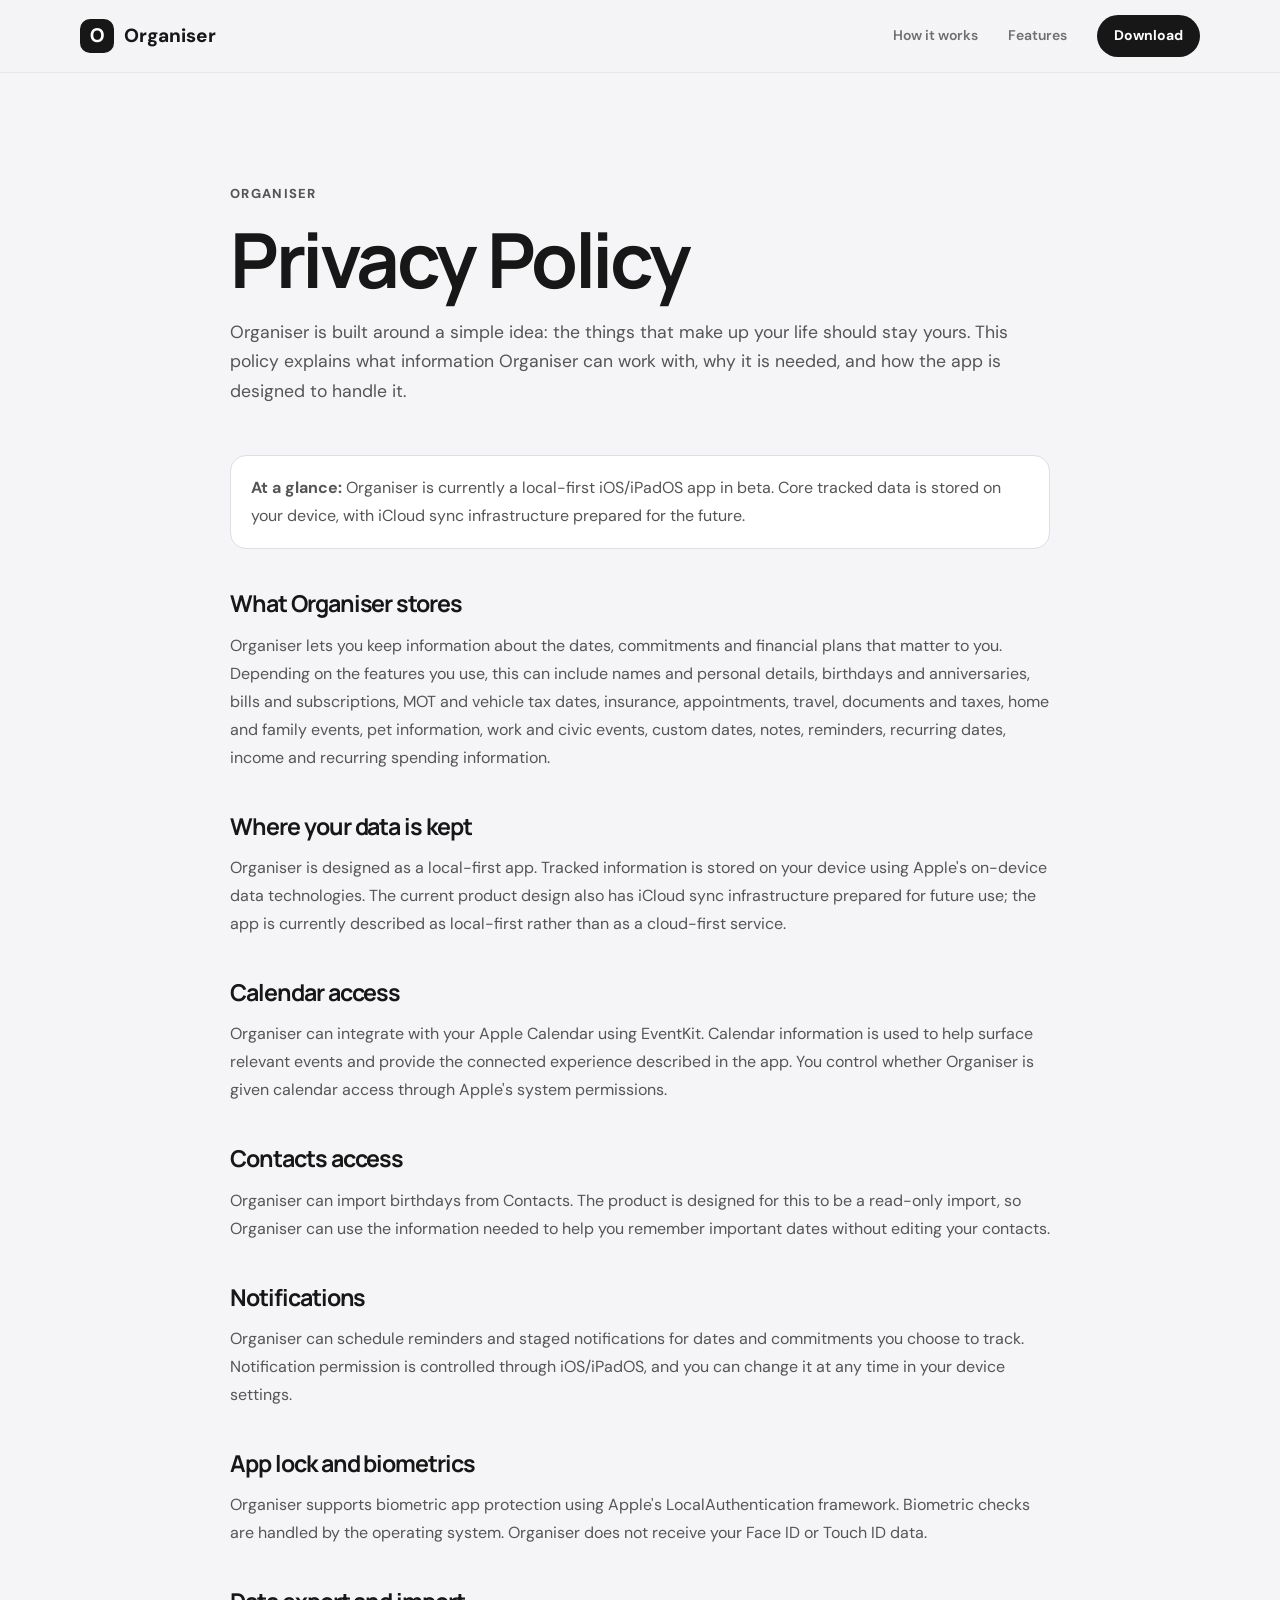
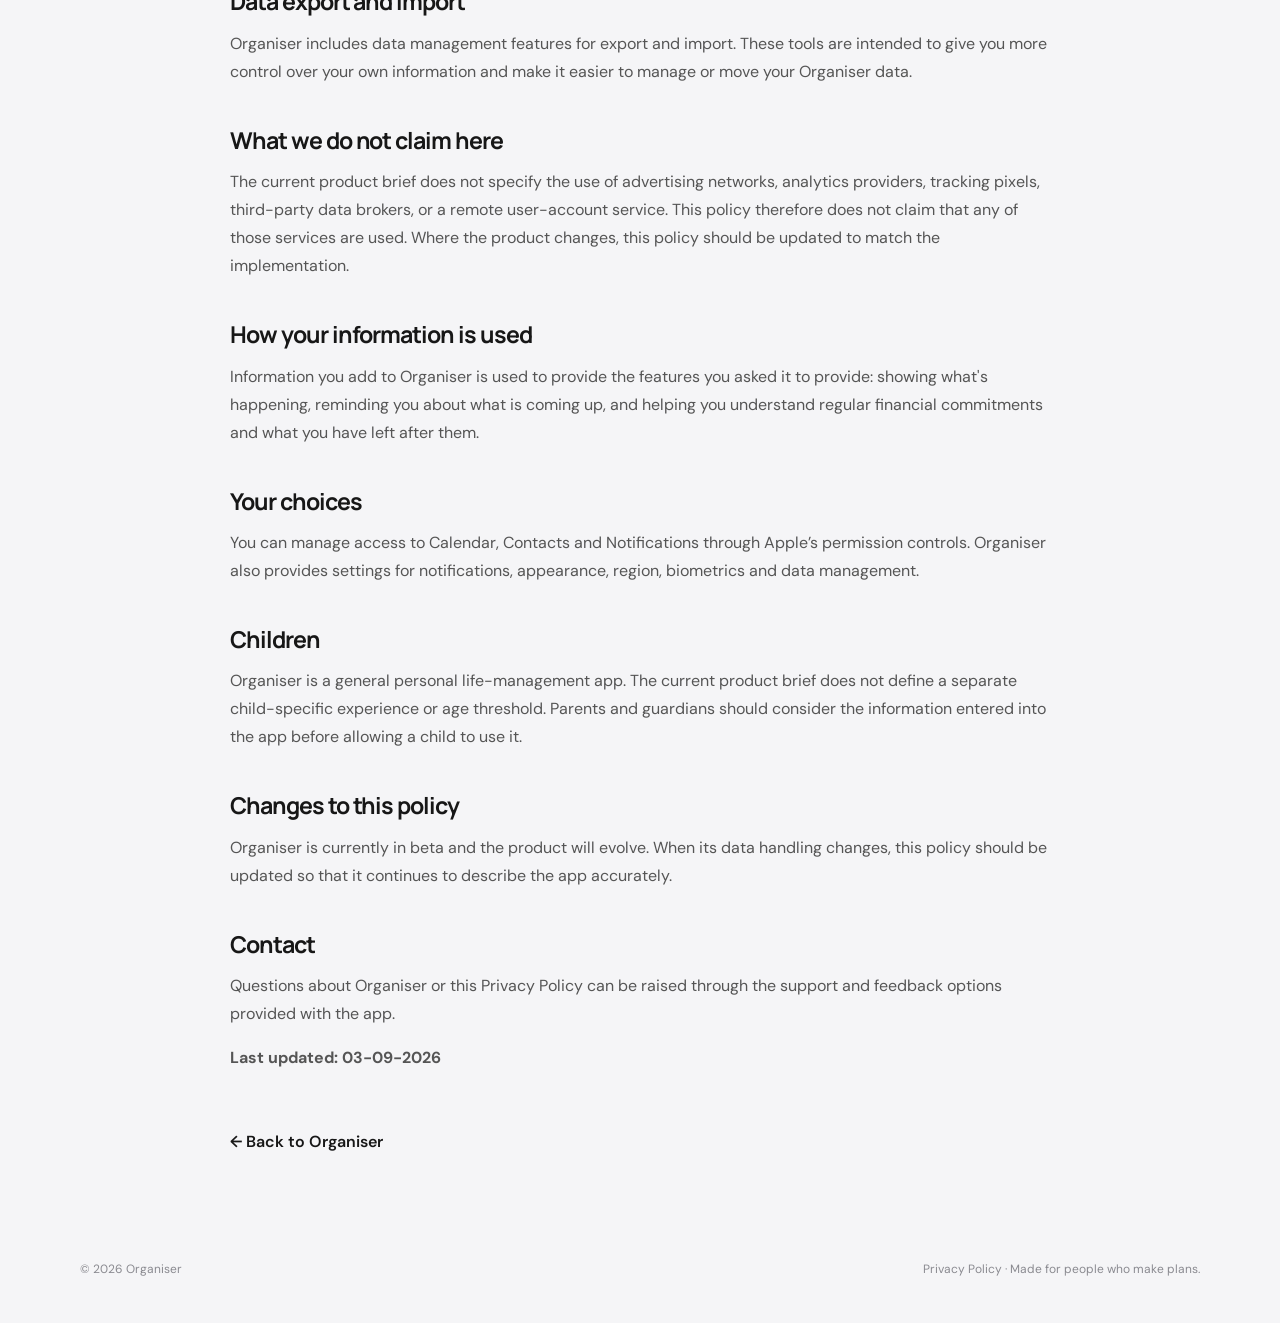
==== privacy/index.html @ c9914b3b "Add clean /privacy URL" ====
<!doctype html>
<html lang="en">
<head>
  <meta charset="utf-8">
  <meta name="viewport" content="width=device-width, initial-scale=1">
  <meta http-equiv="refresh" content="0; url=../privacy-policy.html">
  <link rel="canonical" href="https://organiserapp.co.uk/privacy">
  <meta name="robots" content="noindex">
  <title>Privacy Policy — Organiser</title>
  <script>window.location.replace('../privacy-policy.html');</script>
</head>
<body>
  <p>Taking you to the <a href="../privacy-policy.html">Organiser Privacy Policy</a>…</p>
</body>
</html>
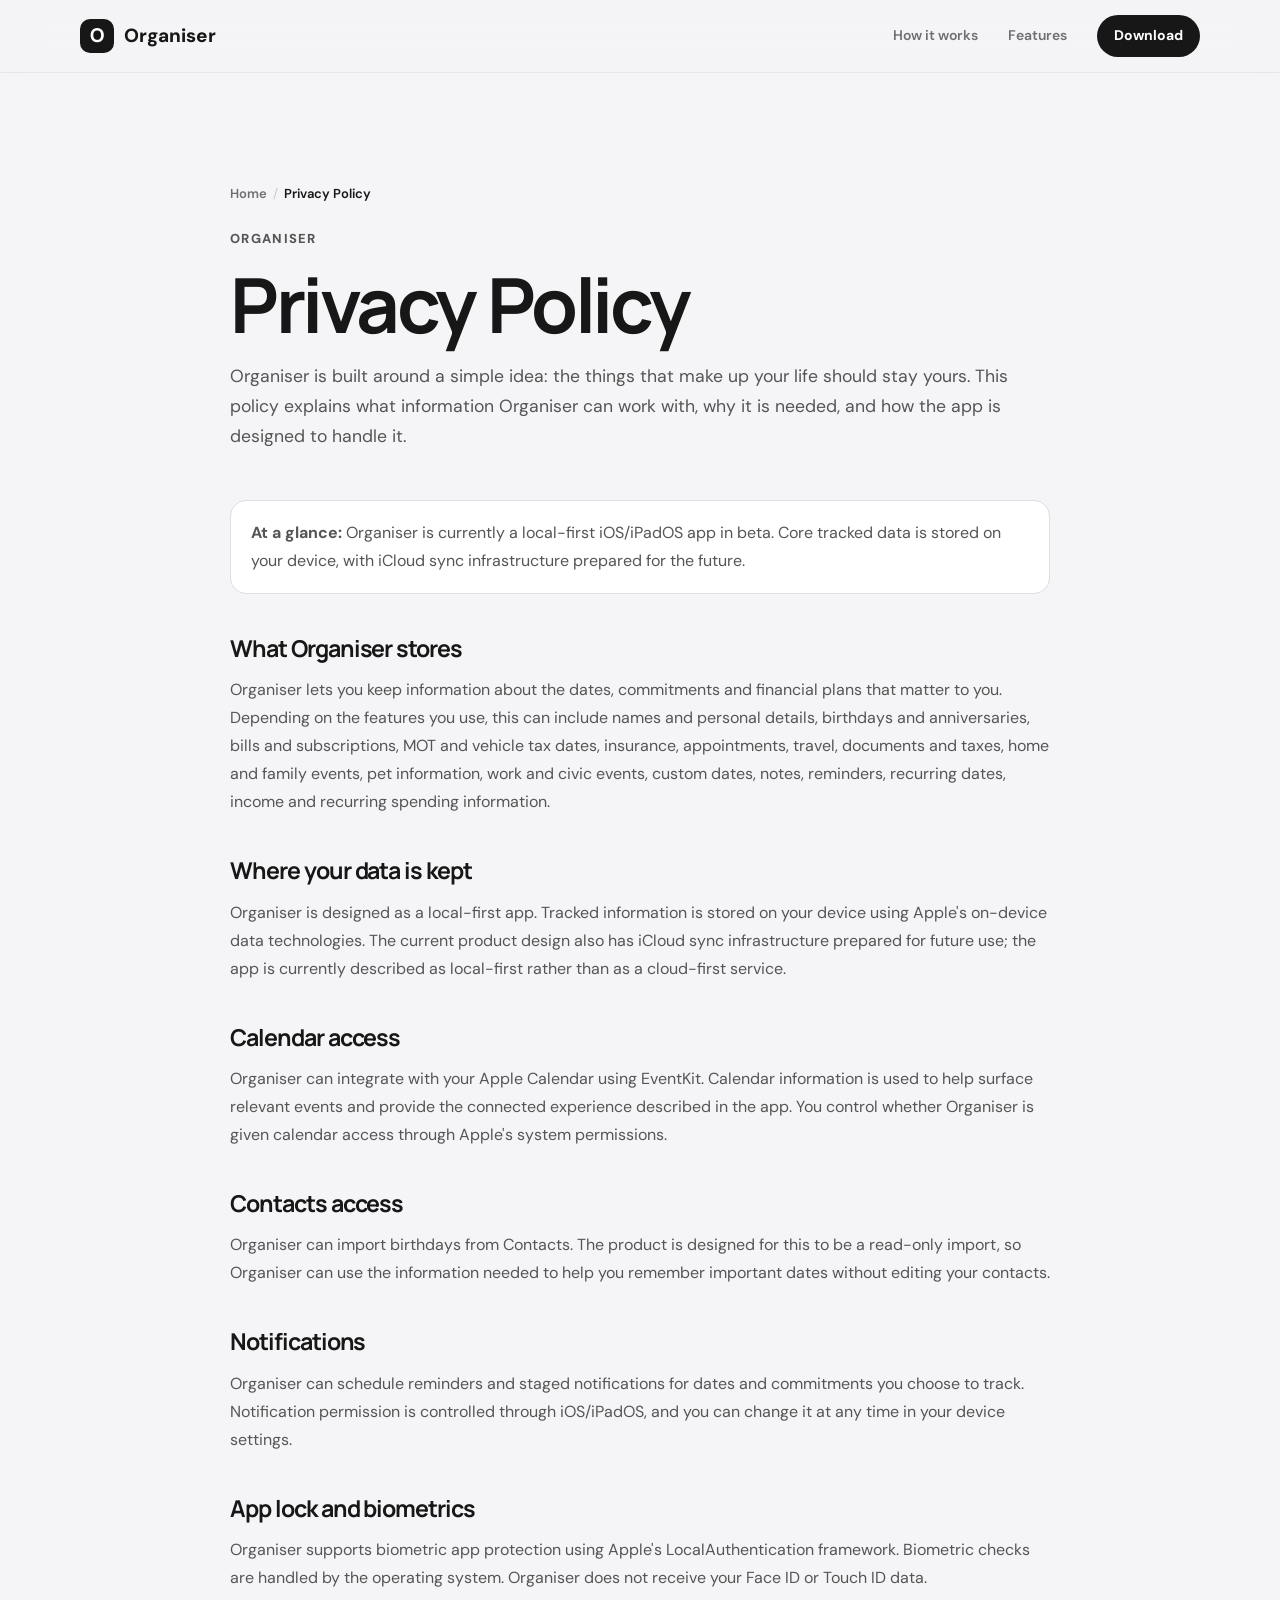
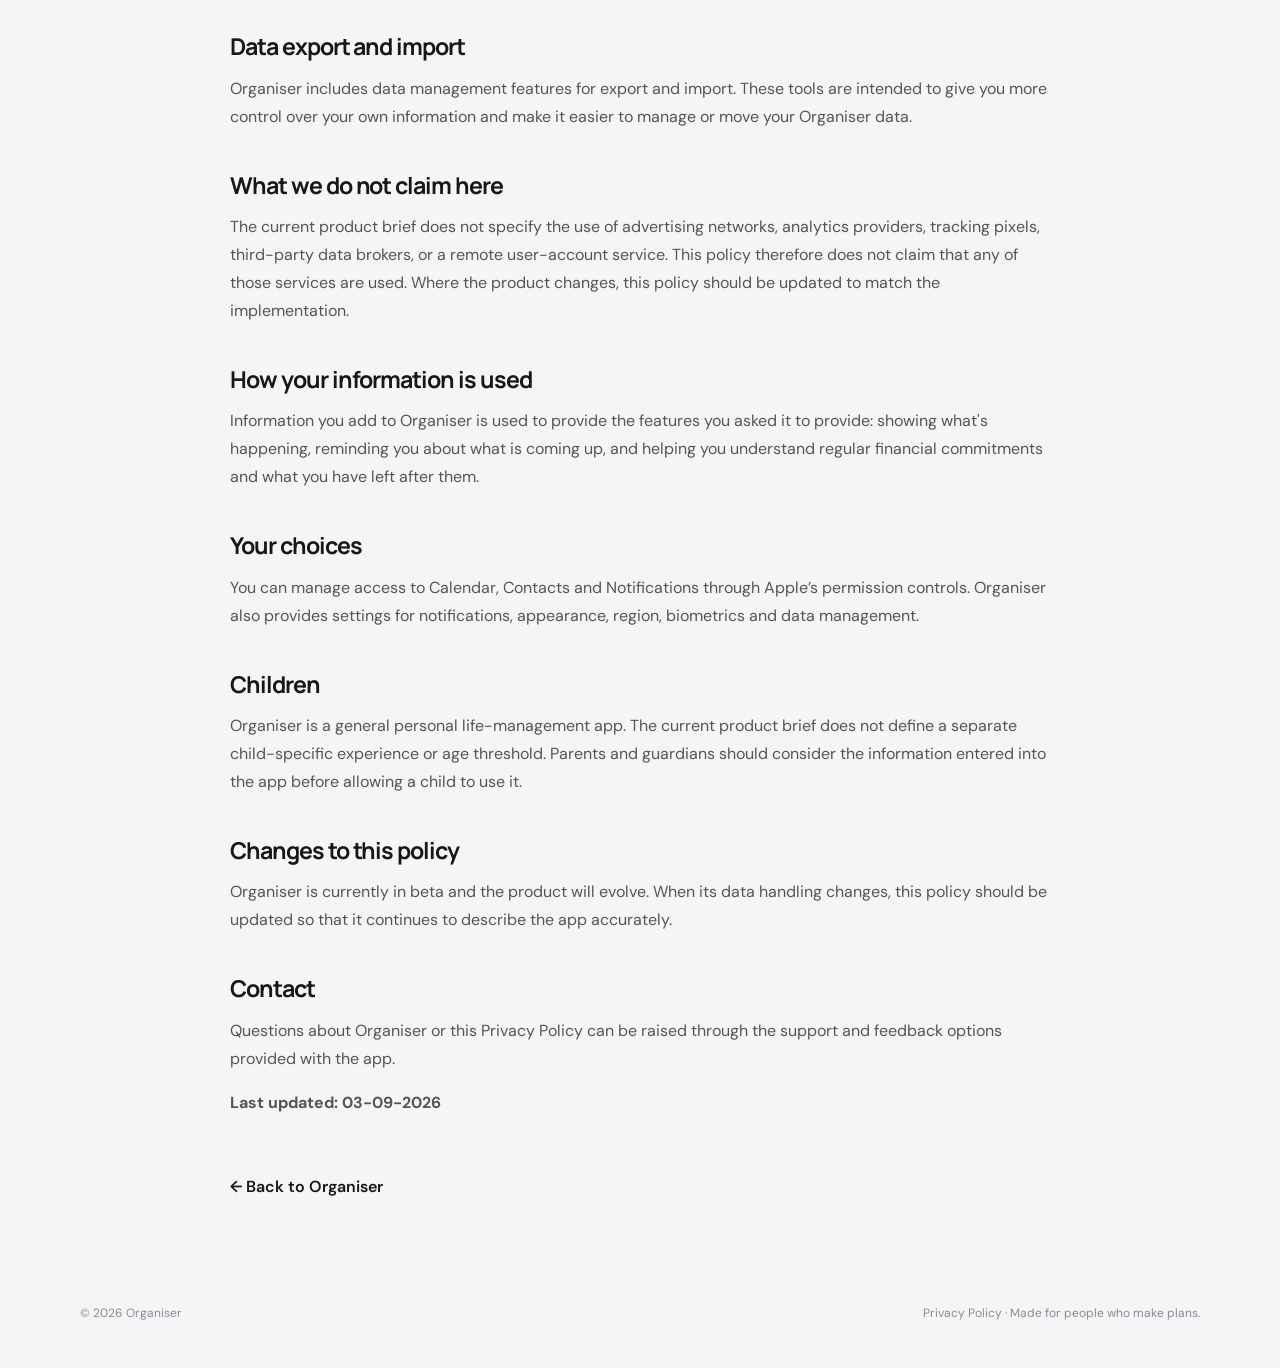
==== commit 8a835fef: "Add SEO fundamentals, favicon, 404 page and structured data - Add favicon (SVG + ICO + touch icons)," ====
--- a/privacy/index.html
+++ b/privacy/index.html
@@ -4,7 +4,7 @@
   <meta charset="utf-8">
   <meta name="viewport" content="width=device-width, initial-scale=1">
   <meta http-equiv="refresh" content="0; url=../privacy-policy.html">
-  <link rel="canonical" href="https://organiserapp.co.uk/privacy">
+  <link rel="canonical" href="https://organiserapp.co.uk/privacy-policy.html">
   <meta name="robots" content="noindex">
   <title>Privacy Policy — Organiser</title>
   <script>window.location.replace('../privacy-policy.html');</script>
